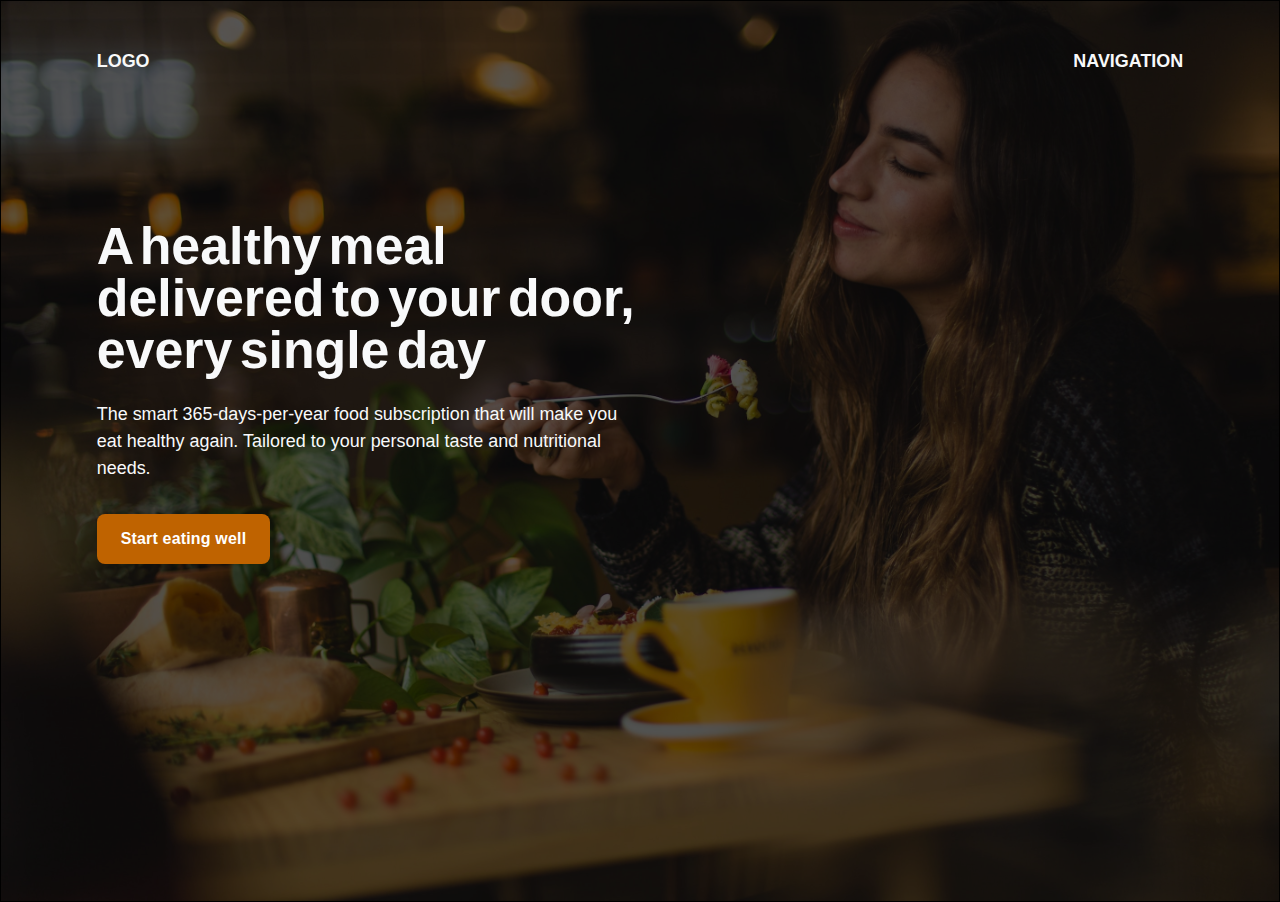
==== hero-section.html @ 58a6585f "hero section" ====
<!DOCTYPE html>
<html lang="en">
  <head>
    <meta charset="UTF-8" />
    <meta http-equiv="X-UA-Compatible" content="IE=edge" />
    <meta name="viewport" content="width=device-width, initial-scale=1.0" />
    <title>hero section</title>

    <style>
      *,
      ::after,
      ::before {
        margin: 0;
        padding: 0;
      }

      :root {
        font-size: 62.33%;
      }
      body {
        font-size: 1.6rem;
        font-family: sans-serif;
        box-sizing: border-box;
        color: #f8f9fa;
      }

      .hero-section {
        border: 1px solid black;
        width: auto;
        height: 100vh;
        padding: 0 9.6rem;
        background-image: url("./hero.jpg");
        background-size: cover;
        /* background-color: gray;
              background-blend-mode: multiply; */
        background-color: #2f2f2f;
        background-blend-mode: overlay;
      }

      .section-header {
        margin-top: 5rem;
        margin-bottom: 15rem;
      }

      .main-nav {
        display: flex;
        justify-content: space-between;
        font-size: 1.8rem;
        font-weight: 700;
        text-transform: uppercase;
      }
      a {
        text-decoration: none;
        color: inherit;
      }

      .text {
        max-width: 545px;
      }

      .text h1 {
        font-size: 5.2rem;
        line-height: 1;
        word-spacing: -7px;
        margin-bottom: 2.4rem;
      }

      .text p {
        line-height: 1.5;
        font-size: 1.8rem;
        margin-bottom: 3.2rem;
      }

      .text a {
        display: inline-block;
        background-color: #bf6300;
        color: #fff;
        padding: 1.6rem 2.4rem;
        border-radius: 0.8rem;
        font-weight: 600;
        letter-spacing: 0.2px;
      }

      .text a:hover,
      .text a:active {
        background-color: #b05c01;
      }
    </style>
  </head>
  <body>
    <main>
      <section class="hero-section">
        <header class="section-header">
          <nav class="main-nav">
            <a href="#">Logo</a>
            <a href="#">navigation</a>
          </nav>
        </header>
        <div class="text">
          <h1>A healthy meal delivered to your door, every single day</h1>
          <p>
            The smart 365-days-per-year food subscription that will make you eat
            healthy again. Tailored to your personal taste and nutritional
            needs.
          </p>
          <a href="" class="hero-btn">Start eating well</a>
        </div>
      </section>
    </main>
  </body>
</html>
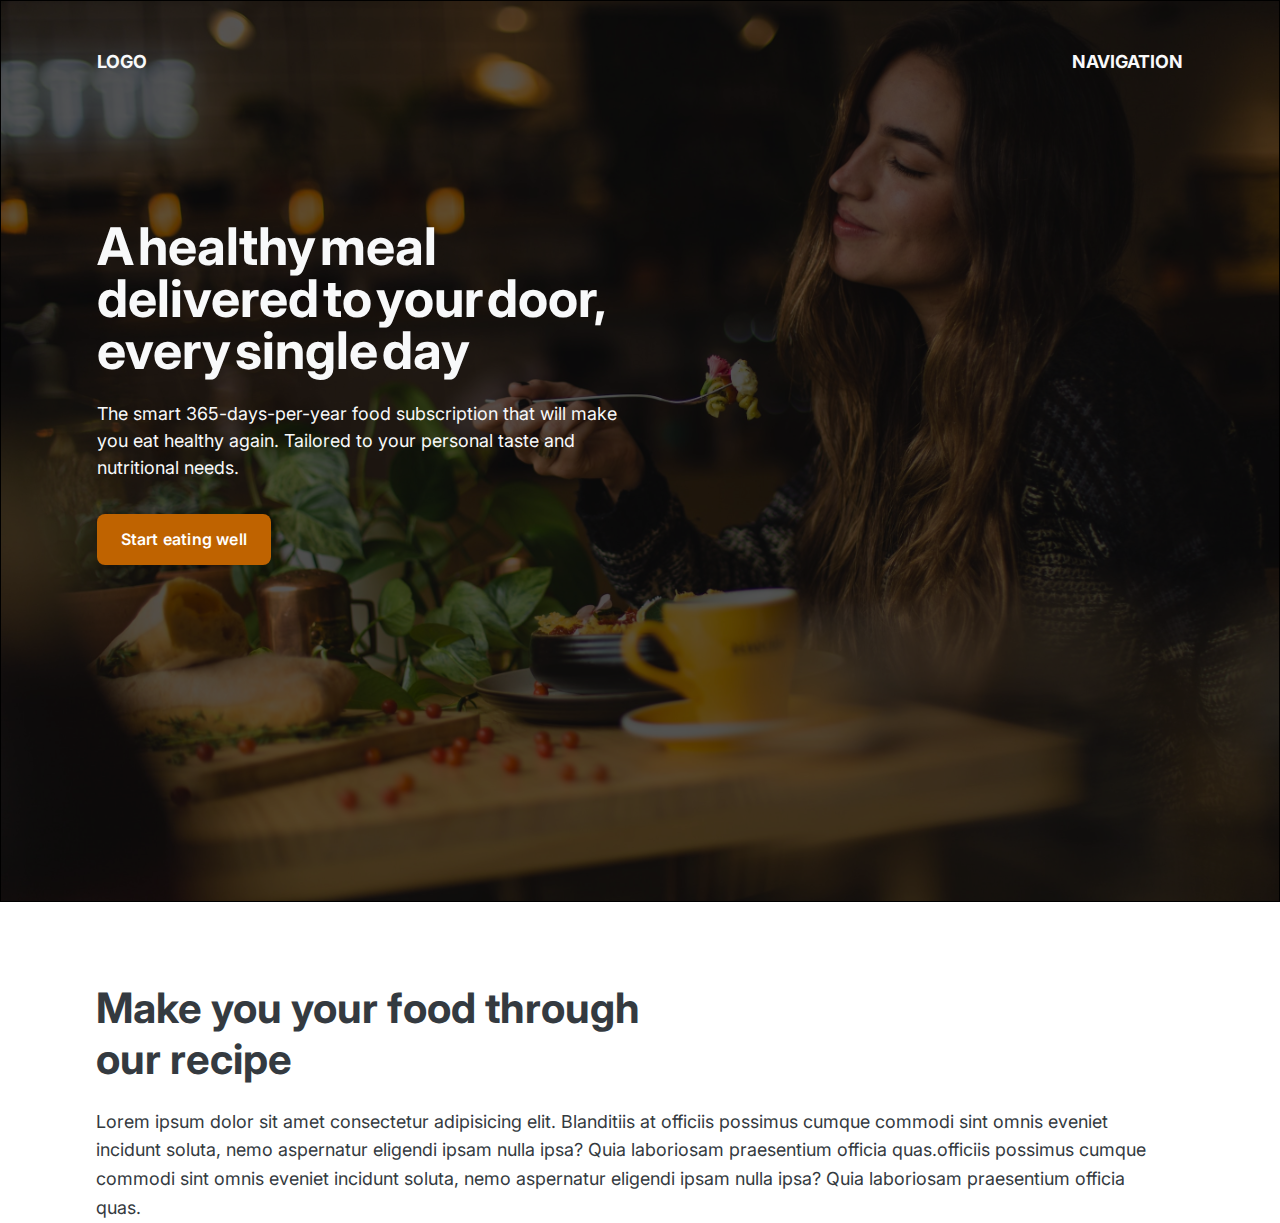
==== commit 7daba25c: "updated" ====
--- a/hero-section.html
+++ b/hero-section.html
@@ -4,6 +4,12 @@
     <meta charset="UTF-8" />
     <meta http-equiv="X-UA-Compatible" content="IE=edge" />
     <meta name="viewport" content="width=device-width, initial-scale=1.0" />
+    <link rel="preconnect" href="https://fonts.googleapis.com" />
+    <link rel="preconnect" href="https://fonts.gstatic.com" crossorigin />
+    <link
+      href="https://fonts.googleapis.com/css2?family=Inter:wght@400;500;600;700;800;900&display=swap"
+      rel="stylesheet"
+    />
     <title>hero section</title>
 
     <style>
@@ -19,7 +25,7 @@
       }
       body {
         font-size: 1.6rem;
-        font-family: sans-serif;
+        font-family: "Inter", sans-serif;
         box-sizing: border-box;
         color: #f8f9fa;
       }
@@ -35,6 +41,7 @@
               background-blend-mode: multiply; */
         background-color: #2f2f2f;
         background-blend-mode: overlay;
+        margin-bottom: 8rem;
       }
 
       .section-header {
@@ -85,6 +92,23 @@
       .text a:active {
         background-color: #b05c01;
       }
+
+      .section2 {
+        color: #343a40;
+        padding: 0rem 9.6rem;
+      }
+
+      .section2 h2 {
+        font-size: 4.2rem;
+        margin-bottom: 2.4rem;
+        width: 600px;
+      }
+
+      .section2 p {
+        font-size: 1.8rem;
+        line-height: 1.6;
+        margin-right: 2rem;
+      }
     </style>
   </head>
   <body>
@@ -106,6 +130,17 @@
           <a href="" class="hero-btn">Start eating well</a>
         </div>
       </section>
+      <section class="section2">
+        <h2>Make you your food through our recipe</h2>
+        <p>
+          Lorem ipsum dolor sit amet consectetur adipisicing elit. Blanditiis at
+          officiis possimus cumque commodi sint omnis eveniet incidunt soluta,
+          nemo aspernatur eligendi ipsam nulla ipsa? Quia laboriosam praesentium
+          officia quas.officiis possimus cumque commodi sint omnis eveniet
+          incidunt soluta, nemo aspernatur eligendi ipsam nulla ipsa? Quia
+          laboriosam praesentium officia quas.
+        </p>
+      </section>
     </main>
   </body>
 </html>
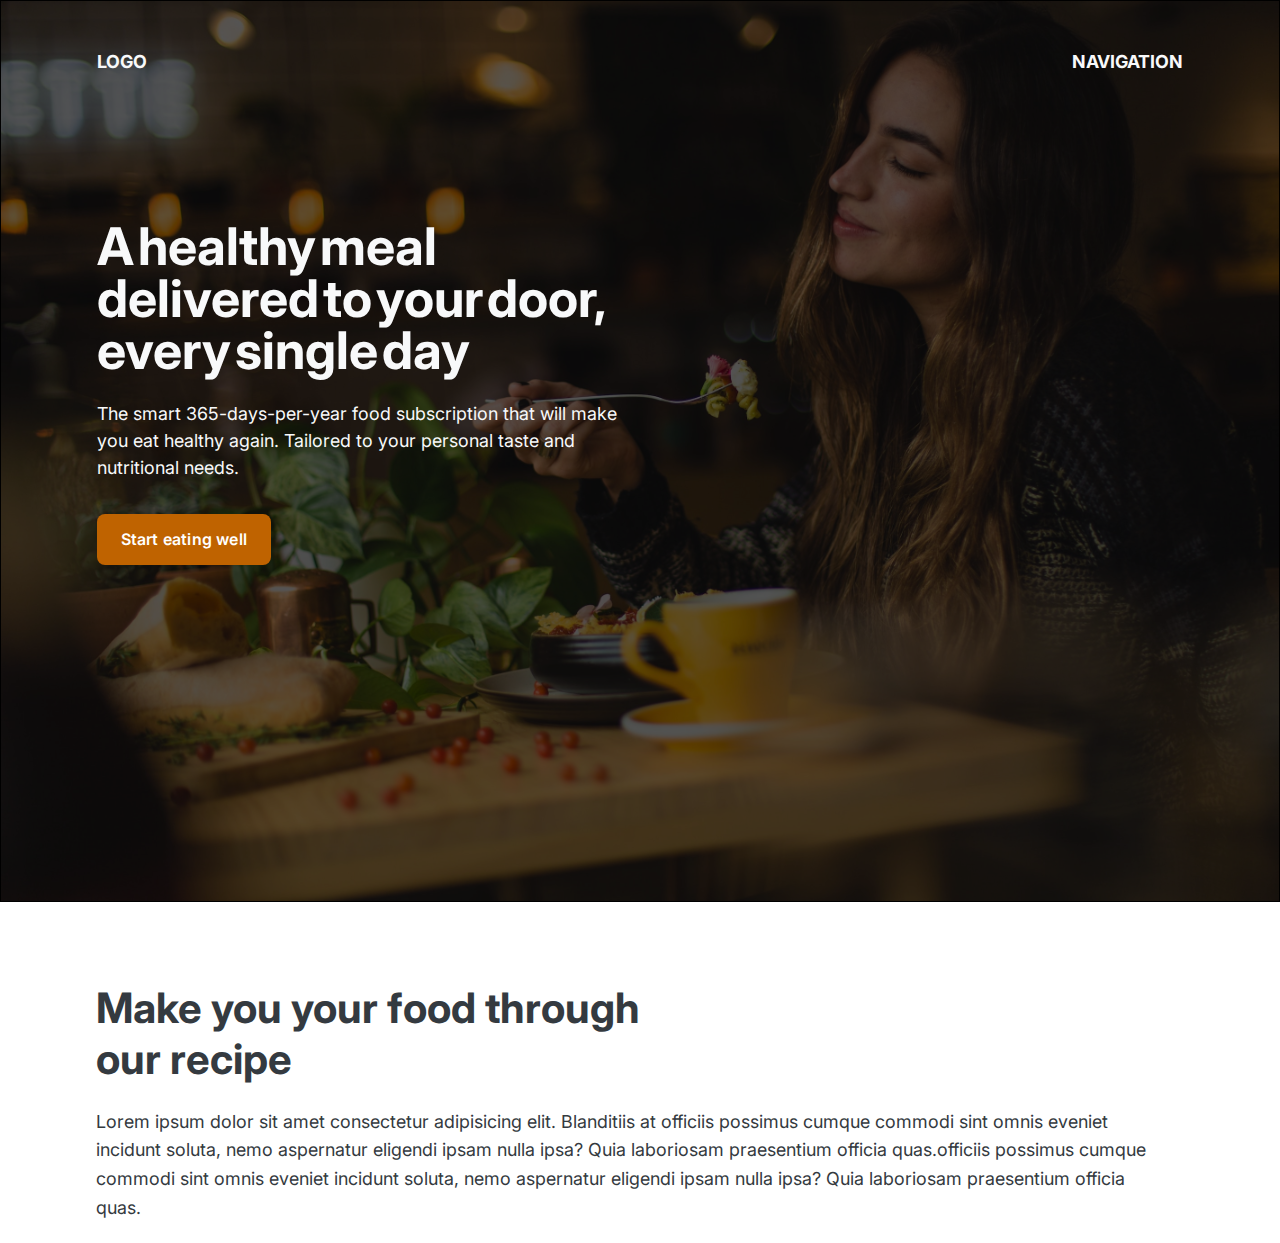
==== commit 1e9ae62e: "2nd update" ====
--- a/hero-section.html
+++ b/hero-section.html
@@ -96,6 +96,7 @@
       .section2 {
         color: #343a40;
         padding: 0rem 9.6rem;
+        margin-bottom: 2rem;
       }
 
       .section2 h2 {
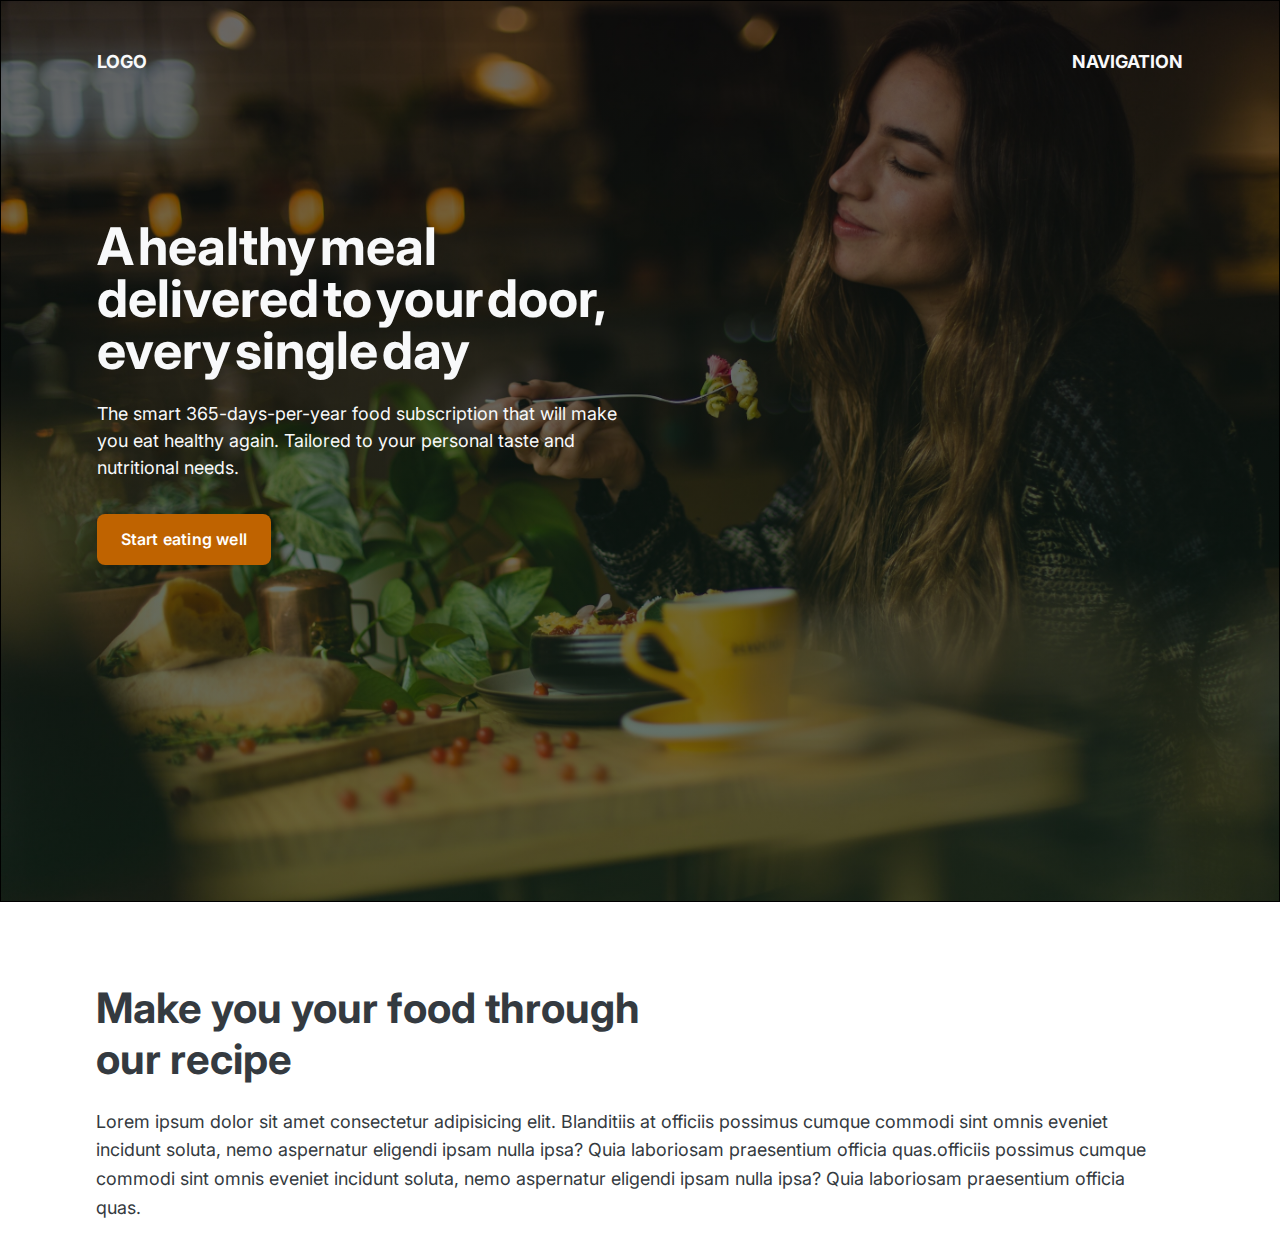
==== commit 0752bdc6: "app-layout done" ====
--- a/hero-section.html
+++ b/hero-section.html
@@ -35,12 +35,16 @@
         width: auto;
         height: 100vh;
         padding: 0 9.6rem;
-        background-image: url("./hero.jpg");
+        background-image: linear-gradient(
+            rgba(0, 0, 0, 0.55),
+            rgba(1, 29, 14, 0.55)
+          ),
+          url("hero.jpg");
         background-size: cover;
         /* background-color: gray;
               background-blend-mode: multiply; */
-        background-color: #2f2f2f;
-        background-blend-mode: overlay;
+        /* background-color: #2f2f2f; */
+        /* background-blend-mode: overlay; */
         margin-bottom: 8rem;
       }
 
@@ -56,6 +60,12 @@
         font-weight: 700;
         text-transform: uppercase;
       }
+
+      .main-nav a:hover,
+      .main-nav a:active {
+        color: hsl(31, 99%, 59%);
+      }
+
       a {
         text-decoration: none;
         color: inherit;
@@ -102,7 +112,7 @@
       .section2 h2 {
         font-size: 4.2rem;
         margin-bottom: 2.4rem;
-        width: 600px;
+        max-width: 600px;
       }
 
       .section2 p {
